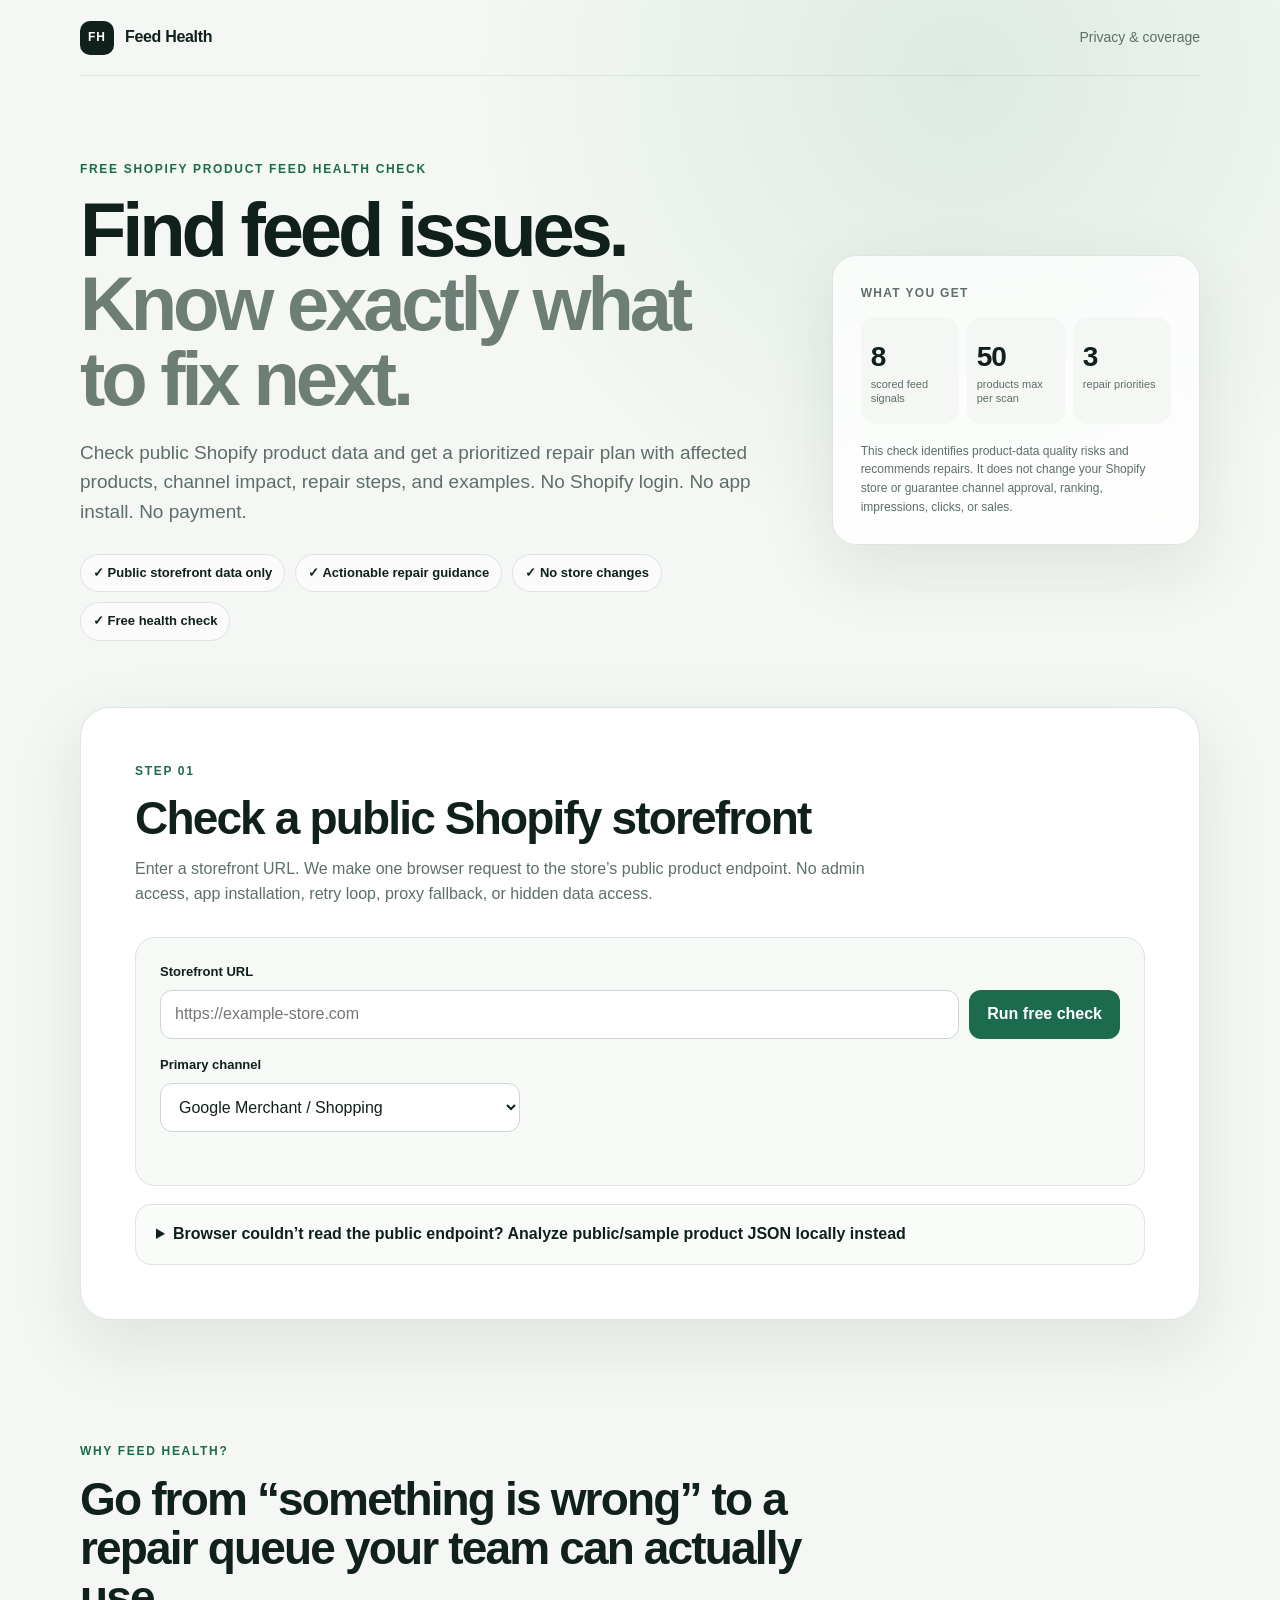
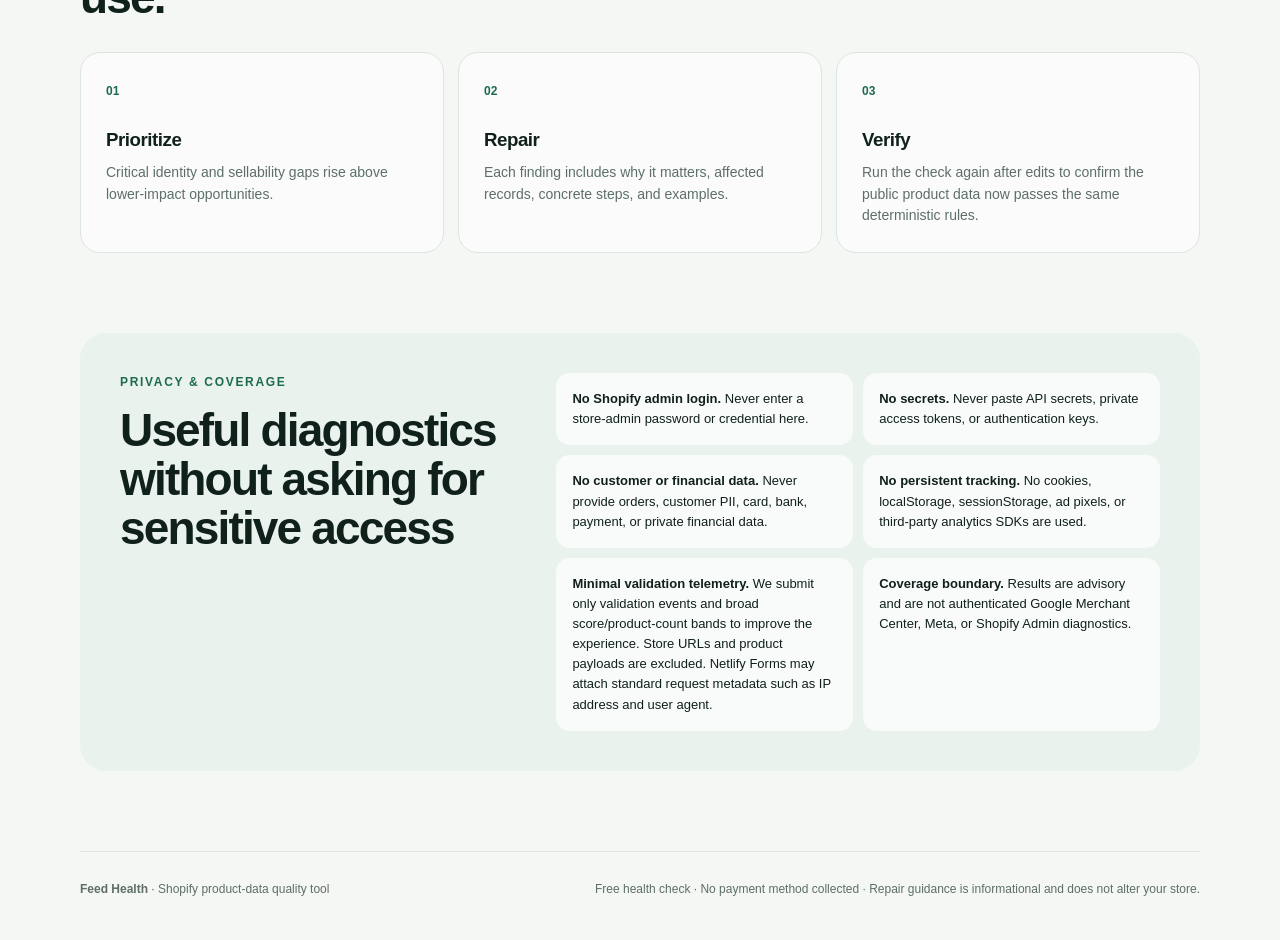
==== index.html @ b47e6e3f "deploy: Feed Health customer-ready static recovery" ====
<!doctype html>
<html lang="en">
<head>
  <meta charset="utf-8" />
  <meta name="viewport" content="width=device-width, initial-scale=1" />
  <title>Shopify Product Feed Health Check</title>
  <meta name="description" content="Free Shopify product-data health check with prioritized, actionable repair guidance for common feed-readiness issues." />
  <meta name="robots" content="index,follow" />
  <meta name="referrer" content="no-referrer" />
  <meta http-equiv="Content-Security-Policy" content="default-src 'self'; script-src 'self'; style-src 'self'; img-src 'self' data:; connect-src https:; base-uri 'none'; form-action 'self'; frame-ancestors 'none'; object-src 'none'" />
  <link rel="stylesheet" href="styles.css" />
  <link rel="stylesheet" href="collector.css" />
</head>
<body>
  <header class="nav shell">
    <a class="brand" href="#top" aria-label="Feed Health home">
      <span class="brand-mark">FH</span>
      <span>Feed Health</span>
    </a>
    <a class="nav-link" href="#privacy">Privacy & coverage</a>
  </header>

  <main id="top">
    <section class="hero shell">
      <div class="hero-copy">
        <p class="eyebrow">FREE SHOPIFY PRODUCT FEED HEALTH CHECK</p>
        <h1>Find feed issues. <span>Know exactly what to fix next.</span></h1>
        <p class="lede">Check public Shopify product data and get a prioritized repair plan with affected products, channel impact, repair steps, and examples. No Shopify login. No app install. No payment.</p>
        <div class="trust-row" aria-label="Safety guarantees">
          <span>✓ Public storefront data only</span><span>✓ Actionable repair guidance</span><span>✓ No store changes</span><span>✓ Free health check</span>
        </div>
      </div>

      <aside class="hero-card" aria-label="What the check reviews">
        <p class="card-kicker">What you get</p>
        <div class="metric-grid">
          <div><strong>8</strong><span>scored feed signals</span></div>
          <div><strong>50</strong><span>products max per scan</span></div>
          <div><strong>3</strong><span>repair priorities</span></div>
        </div>
        <p class="micro">This check identifies product-data quality risks and recommends repairs. It does not change your Shopify store or guarantee channel approval, ranking, impressions, clicks, or sales.</p>
      </aside>
    </section>

    <section class="checker shell" aria-labelledby="checker-title">
      <div class="section-heading">
        <p class="eyebrow">STEP 01</p>
        <h2 id="checker-title">Check a public Shopify storefront</h2>
        <p>Enter a storefront URL. We make one browser request to the store’s public product endpoint. No admin access, app installation, retry loop, proxy fallback, or hidden data access.</p>
      </div>

      <form id="store-form" class="scan-form" novalidate>
        <label for="store-url">Storefront URL</label>
        <div class="input-row">
          <input id="store-url" name="storefront" type="url" inputmode="url" autocomplete="url" placeholder="https://example-store.com" required />
          <button id="scan-button" class="button primary" type="submit">Run free check</button>
        </div>
        <div class="field-row">
          <label for="target-channel">Primary channel</label>
          <select id="target-channel" name="channel">
            <option value="google">Google Merchant / Shopping</option>
            <option value="meta">Meta catalog</option>
            <option value="general">General feed readiness</option>
          </select>
        </div>
        <p id="form-message" class="form-message" role="status" aria-live="polite"></p>
      </form>

      <details class="manual-panel" id="manual-panel">
        <summary>Browser couldn’t read the public endpoint? Analyze public/sample product JSON locally instead</summary>
        <div class="manual-content">
          <p>A browser access failure does <strong>not</strong> mean the store has a feed problem. Some storefronts block cross-origin browser requests. If you already have public or non-sensitive sample Shopify-style JSON, paste <code>{"products":[...]}</code> here. It stays in this browser tab and is not included in validation telemetry.</p>
          <label for="manual-json">Public or non-sensitive sample product JSON</label>
          <textarea id="manual-json" rows="8" spellcheck="false" placeholder='{"products":[{"title":"Example","body_html":"...","vendor":"Brand","product_type":"Shirts","images":[],"variants":[{"sku":"SKU-1","price":"29.00"}]}]}'></textarea>
          <button id="manual-button" class="button secondary" type="button">Analyze pasted JSON</button>
          <p id="manual-message" class="form-message" role="status" aria-live="polite"></p>
        </div>
      </details>
    </section>

    <section id="results" class="results shell" hidden aria-labelledby="results-title">
      <div class="results-head">
        <div>
          <p class="eyebrow">YOUR PRODUCT FEED HEALTH REPORT</p>
          <h2 id="results-title">Product Feed Health</h2>
          <p id="report-scope" class="muted"></p>
        </div>
        <div class="score-ring" aria-label="Feed health score">
          <strong id="score-value">—</strong><span>/100</span>
        </div>
      </div>

      <div class="summary-grid">
        <article><span class="dot critical"></span><strong id="critical-count">0</strong><p>critical findings</p></article>
        <article><span class="dot warning"></span><strong id="warning-count">0</strong><p>warnings</p></article>
        <article><span class="dot opportunity"></span><strong id="opportunity-count">0</strong><p>opportunities</p></article>
      </div>

      <section class="repair-plan" aria-labelledby="repair-plan-title">
        <div class="repair-plan-head">
          <div>
            <p class="eyebrow">STEP 02 · WHAT TO FIX FIRST</p>
            <h3 id="repair-plan-title">Prioritized repair plan</h3>
            <p id="repair-summary" class="muted">Your highest-impact actions will appear here.</p>
          </div>
          <span class="plan-note">Advisory only · no store changes</span>
        </div>
        <div id="priority-actions" class="priority-actions"></div>
      </section>

      <div id="findings" class="findings"></div>

      <div class="method-card">
        <div>
          <p class="card-kicker">Scoring method</p>
          <p>Score is the weighted completeness rate across title, description, image, image alt text, vendor, product type, SKU, and positive price checks. Barcode/GTIN coverage is shown as an opportunity and does not reduce the score.</p>
        </div>
        <button id="copy-report" class="button ghost" type="button">Copy actionable report</button>
      </div>

      <section class="coverage-note" aria-labelledby="coverage-title">
        <p class="card-kicker">Coverage boundary</p>
        <h3 id="coverage-title">What this scan can — and cannot — verify</h3>
        <div class="coverage-grid">
          <p><strong>Checked now:</strong> public Shopify product-data completeness and consistency available to this browser.</p>
          <p><strong>Not checked:</strong> Merchant Center disapprovals, policy flags, shipping settings, account diagnostics, private inventory, or authenticated channel status.</p>
        </div>
      </section>

      <section class="cta-panel" aria-labelledby="cta-title">
        <p class="eyebrow">STEP 03 · OPTIONAL FEEDBACK</p>
        <h3 id="cta-title">Would you like help turning this repair queue into fixes?</h3>
        <p>Your choice helps us improve Feed Health. Minimal validation telemetry submits only the event type and broad report bands. It does not include your store URL, pasted JSON, product names, Shopify credentials, customer/order data, or payment information. Netlify Forms may attach standard request metadata such as IP address and user agent to form submissions.</p>
        <div class="cta-actions">
          <button id="fix-interest" class="button primary" type="button">Yes — help me fix these</button>
          <button id="price-interest" class="button secondary" type="button">I’d consider a future $19/mo pilot</button>
        </div>
        <p id="intent-message" class="intent-message" role="status" aria-live="polite"></p>
      </section>
    </section>

    <section class="explain shell">
      <div class="section-heading">
        <p class="eyebrow">WHY FEED HEALTH?</p>
        <h2>Go from “something is wrong” to a repair queue your team can actually use.</h2>
      </div>
      <div class="feature-grid">
        <article><span>01</span><h3>Prioritize</h3><p>Critical identity and sellability gaps rise above lower-impact opportunities.</p></article>
        <article><span>02</span><h3>Repair</h3><p>Each finding includes why it matters, affected records, concrete steps, and examples.</p></article>
        <article><span>03</span><h3>Verify</h3><p>Run the check again after edits to confirm the public product data now passes the same deterministic rules.</p></article>
      </div>
    </section>

    <section id="privacy" class="privacy shell">
      <div>
        <p class="eyebrow">PRIVACY & COVERAGE</p>
        <h2>Useful diagnostics without asking for sensitive access</h2>
      </div>
      <div class="privacy-grid">
        <p><strong>No Shopify admin login.</strong> Never enter a store-admin password or credential here.</p>
        <p><strong>No secrets.</strong> Never paste API secrets, private access tokens, or authentication keys.</p>
        <p><strong>No customer or financial data.</strong> Never provide orders, customer PII, card, bank, payment, or private financial data.</p>
        <p><strong>No persistent tracking.</strong> No cookies, localStorage, sessionStorage, ad pixels, or third-party analytics SDKs are used.</p>
        <p><strong>Minimal validation telemetry.</strong> We submit only validation events and broad score/product-count bands to improve the experience. Store URLs and product payloads are excluded. Netlify Forms may attach standard request metadata such as IP address and user agent.</p>
        <p><strong>Coverage boundary.</strong> Results are advisory and are not authenticated Google Merchant Center, Meta, or Shopify Admin diagnostics.</p>
      </div>
    </section>
  </main>

  <footer class="shell footer">
    <p><strong>Feed Health</strong> · Shopify product-data quality tool</p>
    <p>Free health check · No payment method collected · Repair guidance is informational and does not alter your store.</p>
  </footer>

  <form name="feed-health-validation" method="POST" data-netlify="true" netlify-honeypot="bot-field" class="collector-form" aria-hidden="true">
    <input type="hidden" name="form-name" value="feed-health-validation" />
    <p class="collector-honeypot"><label>Leave this field empty <input name="bot-field" type="text" tabindex="-1" autocomplete="off" /></label></p>
    <input type="hidden" name="event_type" />
    <input type="hidden" name="subject_key" />
    <input type="hidden" name="occurred_at" />
    <input type="hidden" name="mode" />
    <input type="hidden" name="channel" />
    <input type="hidden" name="score_band" />
    <input type="hidden" name="product_count_band" />
    <input type="hidden" name="p1_count" />
    <input type="hidden" name="failure_code" />
    <input type="hidden" name="concept" />
    <input type="hidden" name="charge_today" />
    <input type="hidden" name="release_version" />
  </form>

  <script src="app.js" defer></script>
</body>
</html>
---- styles.css ----
:root {
  --ink: #10201b;
  --muted: #5d6f68;
  --paper: #f4f7f3;
  --card: #ffffff;
  --line: #dce5df;
  --accent: #1c6b4f;
  --accent-dark: #114b38;
  --accent-soft: #dff0e8;
  --critical: #b44a45;
  --warning: #b67a22;
  --opportunity: #34708d;
  --shadow: 0 24px 70px rgba(25, 54, 44, .10);
}

* { box-sizing: border-box; }
html { scroll-behavior: smooth; }
body {
  margin: 0;
  color: var(--ink);
  background:
    radial-gradient(circle at 75% 3%, rgba(105, 168, 140, .16), transparent 30rem),
    var(--paper);
  font-family: Inter, ui-sans-serif, -apple-system, BlinkMacSystemFont, "Segoe UI", sans-serif;
  line-height: 1.55;
}
button, input, select, textarea { font: inherit; }
button, a { -webkit-tap-highlight-color: transparent; }
.shell { width: min(1120px, calc(100% - 40px)); margin-inline: auto; }

.nav {
  min-height: 76px;
  display: flex;
  align-items: center;
  justify-content: space-between;
  border-bottom: 1px solid rgba(16, 32, 27, .08);
}
.brand { display: inline-flex; gap: 11px; align-items: center; color: var(--ink); text-decoration: none; font-weight: 750; letter-spacing: -.02em; }
.brand b { color: var(--accent); font-size: .72em; text-transform: uppercase; letter-spacing: .08em; }
.brand-mark { display: grid; place-items: center; width: 34px; height: 34px; border-radius: 10px; color: white; background: var(--ink); font-size: 12px; letter-spacing: .08em; }
.nav-link { color: var(--muted); font-size: 14px; text-decoration: none; }
.nav-link:hover { color: var(--ink); }

.hero { padding: 84px 0 66px; display: grid; grid-template-columns: 1.4fr .75fr; gap: 64px; align-items: center; }
.eyebrow { margin: 0 0 14px; color: var(--accent); font-size: 12px; font-weight: 800; letter-spacing: .14em; text-transform: uppercase; }
h1, h2, h3, p { margin-top: 0; }
h1 { margin-bottom: 22px; max-width: 760px; font-size: clamp(45px, 6vw, 76px); line-height: .98; letter-spacing: -.055em; font-weight: 760; }
h1 span { color: #6d7e77; }
h2 { margin-bottom: 14px; font-size: clamp(30px, 4vw, 46px); line-height: 1.07; letter-spacing: -.04em; }
h3 { letter-spacing: -.025em; }
.lede { max-width: 700px; color: var(--muted); font-size: 19px; }
.trust-row { display: flex; flex-wrap: wrap; gap: 10px; margin-top: 28px; }
.trust-row span { padding: 8px 12px; border: 1px solid var(--line); border-radius: 999px; background: rgba(255,255,255,.6); font-size: 13px; font-weight: 650; }
.hero-card { padding: 28px; border: 1px solid var(--line); border-radius: 24px; background: rgba(255,255,255,.76); box-shadow: var(--shadow); backdrop-filter: blur(14px); }
.card-kicker { margin-bottom: 14px; color: var(--muted); font-size: 12px; font-weight: 800; letter-spacing: .11em; text-transform: uppercase; }
.metric-grid { display: grid; grid-template-columns: repeat(3, 1fr); gap: 8px; }
.metric-grid div { padding: 18px 10px; border-radius: 15px; background: var(--paper); }
.metric-grid strong { display: block; font-size: 28px; letter-spacing: -.04em; }
.metric-grid span { display: block; color: var(--muted); font-size: 11px; line-height: 1.25; }
.micro { margin: 18px 0 0; color: var(--muted); font-size: 12px; }

.checker, .results { margin-bottom: 72px; padding: clamp(26px, 5vw, 54px); border: 1px solid var(--line); border-radius: 30px; background: var(--card); box-shadow: var(--shadow); }
.section-heading { max-width: 760px; margin-bottom: 30px; }
.section-heading > p:last-child { color: var(--muted); }
.scan-form { padding: 24px; border-radius: 20px; background: #f7f9f6; border: 1px solid var(--line); }
label { display: block; margin-bottom: 8px; font-size: 13px; font-weight: 750; }
.input-row { display: grid; grid-template-columns: 1fr auto; gap: 10px; }
input, select, textarea { width: 100%; border: 1px solid #ccd8d1; border-radius: 12px; background: white; color: var(--ink); outline: none; transition: border-color .15s, box-shadow .15s; }
input, select { min-height: 49px; padding: 0 14px; }
textarea { padding: 14px; resize: vertical; font-family: ui-monospace, SFMono-Regular, Menlo, monospace; font-size: 13px; }
input:focus, select:focus, textarea:focus { border-color: var(--accent); box-shadow: 0 0 0 3px rgba(28, 107, 79, .12); }
.field-row { margin-top: 16px; max-width: 360px; }
.button { min-height: 48px; border: 0; border-radius: 12px; padding: 0 18px; cursor: pointer; font-weight: 750; transition: transform .12s, opacity .12s, background .12s; }
.button:hover { transform: translateY(-1px); }
.button:disabled { cursor: wait; opacity: .56; transform: none; }
.primary { color: white; background: var(--accent); }
.primary:hover { background: var(--accent-dark); }
.secondary { color: var(--ink); background: var(--accent-soft); }
.ghost { color: var(--ink); background: transparent; border: 1px solid var(--line); }
.form-message, .intent-message { min-height: 1.3em; margin: 12px 0 0; color: var(--muted); font-size: 13px; }
.form-message.error { color: var(--critical); }
.form-message.success, .intent-message.success { color: var(--accent); font-weight: 650; }

.manual-panel { margin-top: 18px; border: 1px solid var(--line); border-radius: 16px; background: #fafcf9; }
.manual-panel summary { padding: 17px 20px; cursor: pointer; font-weight: 700; }
.manual-content { padding: 0 20px 20px; }
.manual-content > p { color: var(--muted); font-size: 14px; }
.manual-content .button { margin-top: 12px; }
code { padding: 2px 5px; border-radius: 5px; background: #eaf0ec; }

.results-head { display: flex; justify-content: space-between; gap: 30px; align-items: center; padding-bottom: 28px; border-bottom: 1px solid var(--line); }
.muted { color: var(--muted); }
.score-ring { flex: 0 0 auto; width: 116px; height: 116px; display: grid; place-content: center; text-align: center; border: 9px solid var(--accent-soft); border-radius: 50%; background: #fbfdfb; }
.score-ring strong { font-size: 38px; line-height: 1; letter-spacing: -.05em; }
.score-ring span { color: var(--muted); font-size: 12px; }
.summary-grid { display: grid; grid-template-columns: repeat(3, 1fr); gap: 12px; margin: 26px 0; }
.summary-grid article { position: relative; padding: 20px; border: 1px solid var(--line); border-radius: 16px; }
.summary-grid strong { display: block; font-size: 30px; letter-spacing: -.04em; }
.summary-grid p { margin-bottom: 0; color: var(--muted); font-size: 13px; }
.dot { position: absolute; top: 20px; right: 20px; width: 9px; height: 9px; border-radius: 50%; }
.dot.critical { background: var(--critical); }.dot.warning { background: var(--warning); }.dot.opportunity { background: var(--opportunity); }

.repair-plan { margin: 28px 0; padding: 24px; border: 1px solid #cfe2d7; border-radius: 20px; background: linear-gradient(145deg, #f5fbf7, #edf6f1); }
.repair-plan-head { display: flex; justify-content: space-between; align-items: flex-start; gap: 20px; margin-bottom: 18px; }
.repair-plan h3 { margin: 0 0 6px; font-size: 25px; }
.repair-plan .eyebrow { margin-bottom: 7px; }
.plan-note { flex: 0 0 auto; padding: 7px 10px; border: 1px solid #c7ddd1; border-radius: 999px; color: var(--muted); background: rgba(255,255,255,.72); font-size: 11px; font-weight: 750; }
.priority-actions { display: grid; grid-template-columns: repeat(3, 1fr); gap: 12px; }
.priority-card { display: grid; grid-template-columns: 34px 1fr; gap: 12px; padding: 16px; border: 1px solid var(--line); border-radius: 15px; background: white; }
.priority-number { width: 34px; height: 34px; display: grid; place-items: center; border-radius: 10px; background: var(--ink); color: white; font-weight: 800; }
.priority-meta, .finding-priority { display: flex; gap: 8px; align-items: center; color: var(--muted); font-size: 11px; font-weight: 700; }
.priority-card h4 { margin: 7px 0 5px; font-size: 14px; line-height: 1.3; }
.priority-card p { margin: 0; color: var(--muted); font-size: 12px; }
.priority-pill { display: inline-flex; align-items: center; min-height: 22px; padding: 2px 8px; border-radius: 999px; font-size: 10px; font-weight: 850; letter-spacing: .06em; }
.priority-pill.p1 { color: #7e2f2c; background: #f7e5e3; }
.priority-pill.p2 { color: #7b5217; background: #f8eedc; }
.priority-pill.p3 { color: #24556d; background: #e3f0f5; }
.priority-empty { grid-column: 1 / -1; display: flex; justify-content: space-between; gap: 14px; padding: 16px; border-radius: 14px; background: white; color: var(--muted); font-size: 13px; }

.findings { display: grid; gap: 16px; }
.finding { padding: 18px 20px; border: 1px solid var(--line); border-radius: 16px; background: #fff; }
.actionable-finding { padding: 22px; }
.finding-head { display: flex; justify-content: space-between; gap: 20px; align-items: flex-start; }
.finding h4 { margin: 0; font-size: 17px; }
.finding-priority { margin-bottom: 7px; }
.finding p { margin: 7px 0 0; color: var(--muted); font-size: 13px; }
.badge { flex: 0 0 auto; padding: 5px 8px; border-radius: 999px; font-size: 10px; font-weight: 850; letter-spacing: .08em; text-transform: uppercase; }
.badge.critical { color: #7e2f2c; background: #f7e5e3; }.badge.warning { color: #7b5217; background: #f8eedc; }.badge.opportunity { color: #24556d; background: #e3f0f5; }
.finding-grid { display: grid; grid-template-columns: 1fr 1fr; gap: 12px; margin-top: 18px; }
.finding-block { padding: 15px; border-radius: 13px; background: #f7f9f6; }
.block-label { display: block; color: var(--ink); font-size: 11px; font-weight: 850; letter-spacing: .08em; text-transform: uppercase; }
.repair-box { margin-top: 12px; padding: 18px; border: 1px solid #cfe2d7; border-radius: 14px; background: #f7fcf9; }
.repair-box ol { margin: 10px 0 0; padding-left: 21px; color: var(--muted); font-size: 13px; }
.repair-box li + li { margin-top: 6px; }
.example-grid { display: grid; grid-template-columns: 1fr 1fr; gap: 10px; margin-top: 15px; }
.example-grid div { padding: 12px; border: 1px solid var(--line); border-radius: 11px; background: white; }
.example-grid span { color: var(--muted); font-size: 9px; font-weight: 850; letter-spacing: .1em; }
.example-grid div:last-child span { color: var(--accent); }
.example-grid p { margin-top: 5px; color: var(--ink); }
.affected-list { margin-top: 12px; border-top: 1px solid var(--line); padding-top: 12px; }
.affected-list summary { cursor: pointer; color: var(--accent-dark); font-size: 12px; font-weight: 750; }
.sample-list { margin: 10px 0 0; padding-left: 20px; color: var(--muted); font-size: 12px; }
.method-card { margin-top: 22px; padding: 20px; display: flex; justify-content: space-between; gap: 20px; align-items: center; border-radius: 16px; background: #f7f9f6; }
.method-card p:last-child { margin-bottom: 0; color: var(--muted); font-size: 13px; }
.coverage-note { margin-top: 18px; padding: 22px; border: 1px dashed #c8d5ce; border-radius: 16px; background: #fbfcfb; }
.coverage-note h3 { margin: 0 0 12px; font-size: 19px; }
.coverage-grid { display: grid; grid-template-columns: 1fr 1fr; gap: 10px; }
.coverage-grid p { margin: 0; padding: 13px; border-radius: 11px; background: #f3f6f4; color: var(--muted); font-size: 12px; }
.coverage-grid strong { color: var(--ink); }
.cta-panel { margin-top: 26px; padding: 28px; border-radius: 22px; background: var(--ink); color: white; }
.cta-panel .eyebrow { color: #8bd0b1; }.cta-panel p { color: #c5d1cc; }.cta-actions { display: flex; flex-wrap: wrap; gap: 10px; }.cta-panel .secondary { background: white; }

.explain { padding: 50px 0 80px; }
.feature-grid { display: grid; grid-template-columns: repeat(3, 1fr); gap: 14px; }
.feature-grid article { padding: 25px; border: 1px solid var(--line); border-radius: 20px; background: rgba(255,255,255,.58); }
.feature-grid span { color: var(--accent); font-weight: 850; font-size: 12px; }.feature-grid h3 { margin: 22px 0 8px; }.feature-grid p { margin-bottom: 0; color: var(--muted); font-size: 14px; }
.privacy { margin-bottom: 80px; padding: 40px; border-radius: 26px; background: #eaf2ed; display: grid; grid-template-columns: .8fr 1.2fr; gap: 34px; }
.privacy-grid { display: grid; grid-template-columns: 1fr 1fr; gap: 10px; }
.privacy-grid p { margin: 0; padding: 16px; border-radius: 14px; background: rgba(255,255,255,.72); font-size: 13px; }
.footer { padding: 28px 0 42px; display: flex; justify-content: space-between; gap: 24px; border-top: 1px solid var(--line); color: var(--muted); font-size: 12px; }
.footer p { margin: 0; }

@media (max-width: 900px) {
  .priority-actions { grid-template-columns: 1fr; }
}
@media (max-width: 820px) {
  .hero { grid-template-columns: 1fr; gap: 30px; padding-top: 56px; }
  .input-row { grid-template-columns: 1fr; }
  .summary-grid, .feature-grid, .finding-grid, .example-grid, .coverage-grid { grid-template-columns: 1fr; }
  .privacy { grid-template-columns: 1fr; }
  .results-head, .method-card, .footer, .repair-plan-head { align-items: flex-start; flex-direction: column; }
}
@media (max-width: 560px) {
  .shell { width: min(100% - 24px, 1120px); }
  .nav { min-height: 64px; }.nav-link { display: none; }
  h1 { font-size: 45px; }
  .checker, .results { border-radius: 22px; padding: 20px; }
  .scan-form { padding: 16px; }
  .metric-grid { grid-template-columns: 1fr; }
  .privacy-grid { grid-template-columns: 1fr; }
  .cta-actions .button { width: 100%; }
  .plan-note { white-space: normal; }
}
---- collector.css ----
.collector-form {
  position: absolute;
  width: 1px;
  height: 1px;
  padding: 0;
  margin: -1px;
  overflow: hidden;
  clip: rect(0 0 0 0);
  white-space: nowrap;
  border: 0;
}

.collector-honeypot {
  position: absolute;
  width: 1px;
  height: 1px;
  padding: 0;
  margin: -1px;
  overflow: hidden;
  clip: rect(0 0 0 0);
  white-space: nowrap;
  border: 0;
}
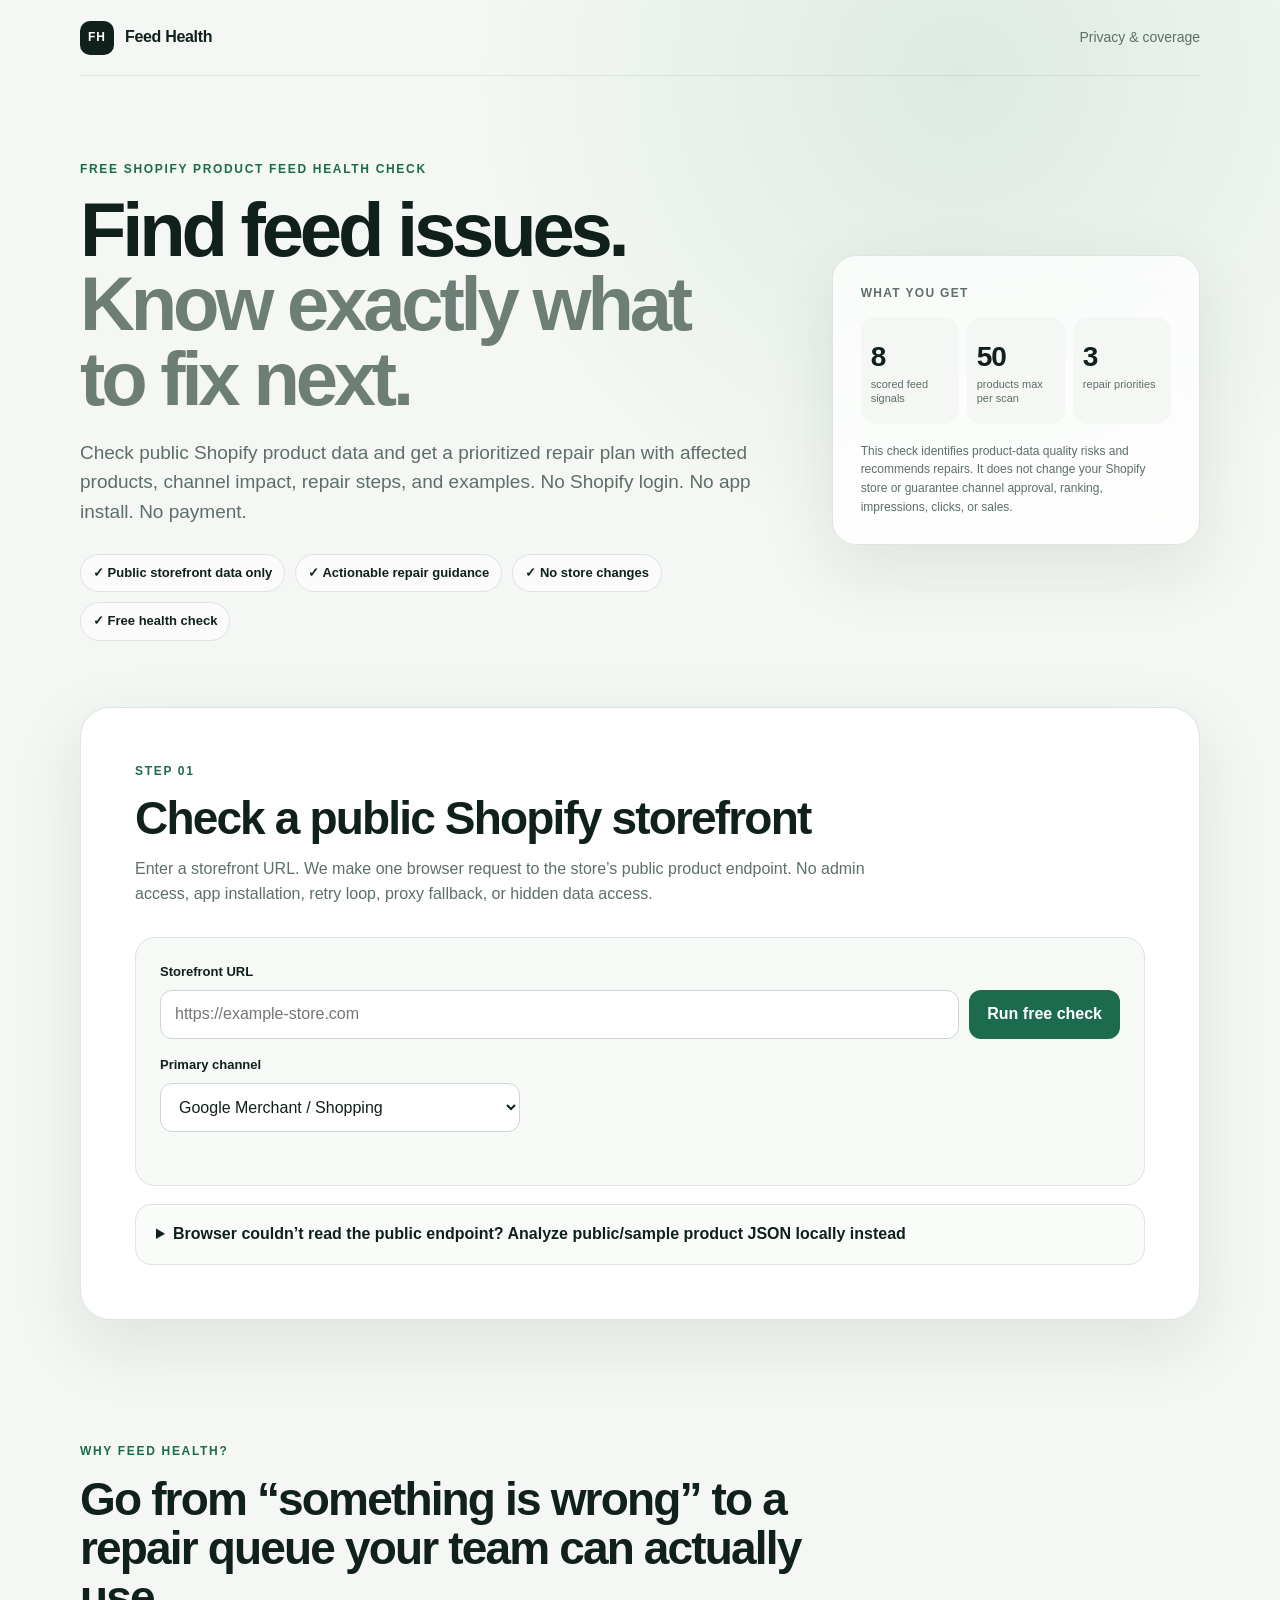
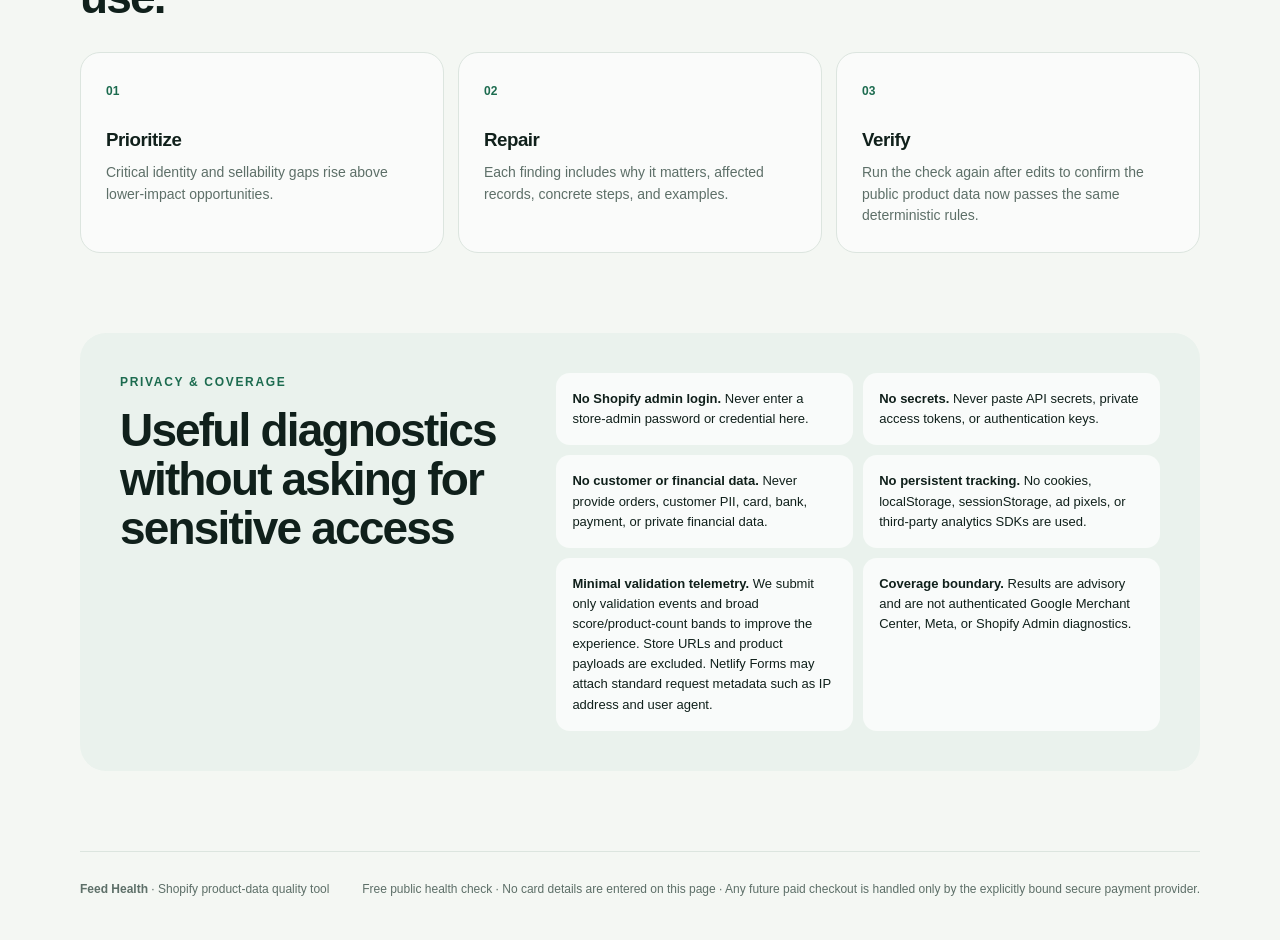
==== commit cbe36fef: "feat: wire first payment result offer into scanner" ====
--- a/index.html
+++ b/index.html
@@ -7,9 +7,11 @@
   <meta name="description" content="Free Shopify product-data health check with prioritized, actionable repair guidance for common feed-readiness issues." />
   <meta name="robots" content="index,follow" />
   <meta name="referrer" content="no-referrer" />
+  <meta name="feed-health-authority" content="QIANWU-QIHANG-FIRST-PAYMENT-REVENUE-ENGINE-V1.0" />
   <meta http-equiv="Content-Security-Policy" content="default-src 'self'; script-src 'self'; style-src 'self'; img-src 'self' data:; connect-src https:; base-uri 'none'; form-action 'self'; frame-ancestors 'none'; object-src 'none'" />
   <link rel="stylesheet" href="styles.css" />
   <link rel="stylesheet" href="collector.css" />
+  <link rel="stylesheet" href="first-payment.css" />
 </head>
 <body>
   <header class="nav shell">
@@ -169,15 +171,24 @@
 
   <footer class="shell footer">
     <p><strong>Feed Health</strong> · Shopify product-data quality tool</p>
-    <p>Free health check · No payment method collected · Repair guidance is informational and does not alter your store.</p>
+    <p>Free public health check · No card details are entered on this page · Any future paid checkout is handled only by the explicitly bound secure payment provider.</p>
   </footer>
 
   <form name="feed-health-validation" method="POST" data-netlify="true" netlify-honeypot="bot-field" class="collector-form" aria-hidden="true">
     <input type="hidden" name="form-name" value="feed-health-validation" />
     <p class="collector-honeypot"><label>Leave this field empty <input name="bot-field" type="text" tabindex="-1" autocomplete="off" /></label></p>
     <input type="hidden" name="event_type" />
+    <input type="hidden" name="event_id" />
     <input type="hidden" name="subject_key" />
+    <input type="hidden" name="session_ref" />
     <input type="hidden" name="occurred_at" />
+    <input type="hidden" name="source_channel" />
+    <input type="hidden" name="cohort_ref" />
+    <input type="hidden" name="offer_ref" />
+    <input type="hidden" name="checkout_ref" />
+    <input type="hidden" name="amount" />
+    <input type="hidden" name="currency" />
+    <input type="hidden" name="payment_state" />
     <input type="hidden" name="mode" />
     <input type="hidden" name="channel" />
     <input type="hidden" name="score_band" />
@@ -190,5 +201,6 @@
   </form>
 
   <script src="app.js" defer></script>
+  <script src="first-payment.js" defer></script>
 </body>
 </html>
--- a/first-payment.css
+++ b/first-payment.css
@@ -0,0 +1,124 @@
+.first-payment-offer {
+  display: grid;
+  gap: 24px;
+}
+
+.offer-head {
+  display: grid;
+  grid-template-columns: minmax(0, 1fr) auto;
+  gap: 28px;
+  align-items: start;
+}
+
+.offer-lede {
+  max-width: 760px;
+}
+
+.offer-price {
+  min-width: 170px;
+  padding: 18px 20px;
+  border: 1px solid rgba(17, 24, 39, 0.12);
+  border-radius: 18px;
+  background: rgba(255, 255, 255, 0.78);
+  display: grid;
+  gap: 2px;
+  text-align: right;
+}
+
+.offer-price span,
+.offer-price small {
+  color: #667085;
+  font-size: 0.78rem;
+}
+
+.offer-price strong {
+  font-size: clamp(1.8rem, 5vw, 2.6rem);
+  letter-spacing: -0.04em;
+}
+
+.offer-grid {
+  display: grid;
+  grid-template-columns: 1.15fr 0.85fr;
+  gap: 18px;
+}
+
+.offer-list {
+  margin: 12px 0 0;
+  padding: 0;
+  display: grid;
+  gap: 10px;
+  list-style: none;
+}
+
+.offer-list li {
+  position: relative;
+  padding-left: 26px;
+}
+
+.offer-list li::before {
+  content: "✓";
+  position: absolute;
+  left: 0;
+  top: 0;
+  font-weight: 800;
+}
+
+.evidence-card,
+.evidence-standard-detail {
+  border: 1px solid rgba(17, 24, 39, 0.12);
+  border-radius: 18px;
+  padding: 18px;
+  background: rgba(255, 255, 255, 0.64);
+}
+
+.evidence-card p,
+.evidence-standard-detail p {
+  margin: 8px 0;
+}
+
+.evidence-standard-detail[hidden] {
+  display: none;
+}
+
+.offer-actions {
+  display: flex;
+  flex-wrap: wrap;
+  gap: 12px;
+  align-items: center;
+}
+
+.offer-actions .button {
+  text-decoration: none;
+}
+
+.offer-footnote {
+  margin: 0;
+  color: #667085;
+  font-size: 0.88rem;
+}
+
+.intent-message.warning {
+  color: #8a4b00;
+}
+
+@media (max-width: 760px) {
+  .offer-head,
+  .offer-grid {
+    grid-template-columns: 1fr;
+  }
+
+  .offer-price {
+    text-align: left;
+    min-width: 0;
+  }
+
+  .offer-actions {
+    align-items: stretch;
+  }
+
+  .offer-actions .button {
+    width: 100%;
+    justify-content: center;
+    text-align: center;
+  }
+}
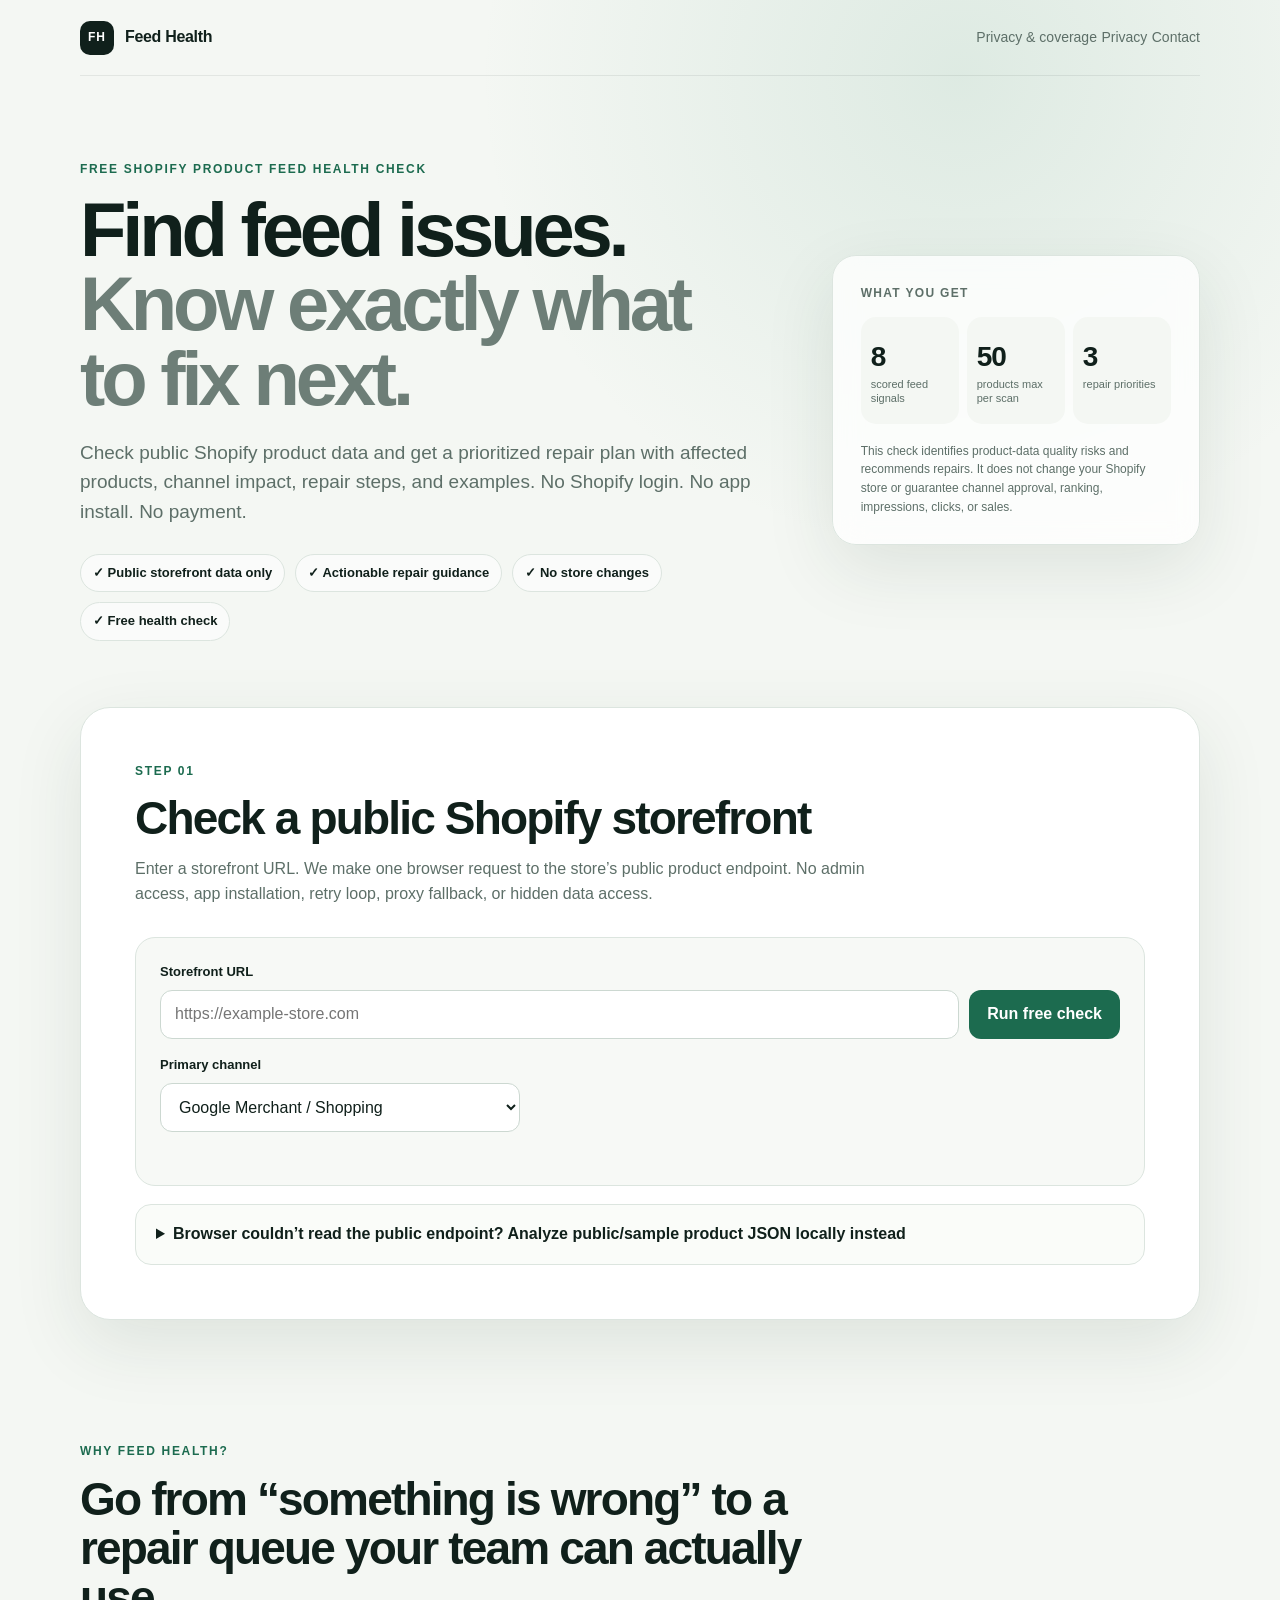
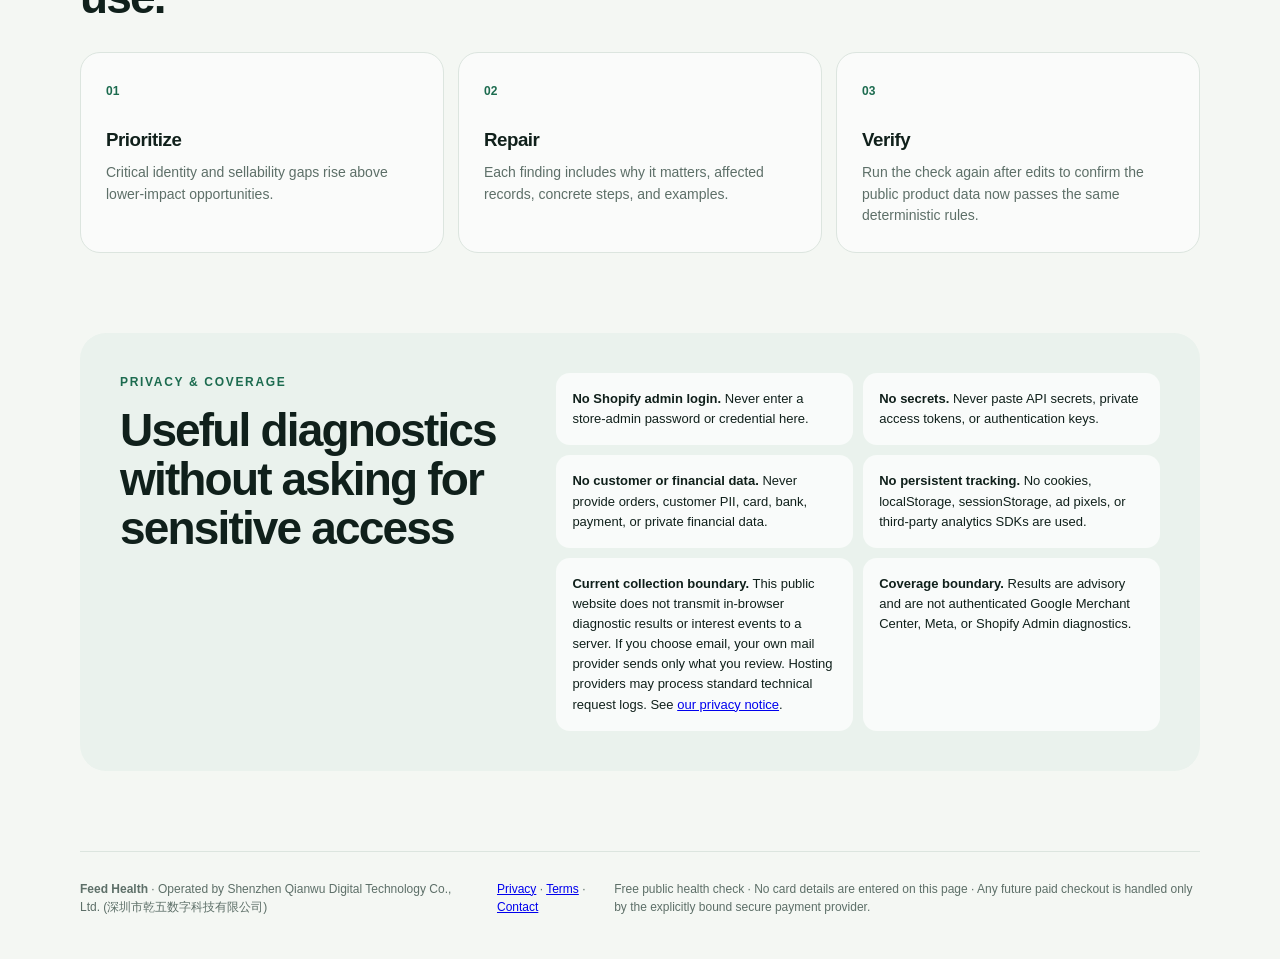
==== commit 8e6e48a0: "feat(feedhealth): branded Railway static site and honest interest handoff" ====
--- a/index.html
+++ b/index.html
@@ -3,14 +3,19 @@
 <head>
   <meta charset="utf-8" />
   <meta name="viewport" content="width=device-width, initial-scale=1" />
-  <title>Shopify Product Feed Health Check</title>
+  <title>Feed Health | Shopify Product Data Diagnostics | QIANWU</title>
   <meta name="description" content="Free Shopify product-data health check with prioritized, actionable repair guidance for common feed-readiness issues." />
   <meta name="robots" content="index,follow" />
+  <link rel="canonical" href="https://feed.qianwuai.com/" />
+  <meta property="og:type" content="website" />
+  <meta property="og:url" content="https://feed.qianwuai.com/" />
+  <meta property="og:title" content="Feed Health | Shopify Product Data Diagnostics | QIANWU" />
+  <meta name="theme-color" content="#113047" />
+  <meta name="feed-health-event-contract" content="event_id checkout_ref payment_state: TRUSTED_SERVER_ONLY" />
   <meta name="referrer" content="no-referrer" />
   <meta name="feed-health-authority" content="QIANWU-QIHANG-FIRST-PAYMENT-REVENUE-ENGINE-V1.0" />
   <meta http-equiv="Content-Security-Policy" content="default-src 'self'; script-src 'self'; style-src 'self'; img-src 'self' data:; connect-src https:; base-uri 'none'; form-action 'self'; frame-ancestors 'none'; object-src 'none'" />
   <link rel="stylesheet" href="styles.css" />
-  <link rel="stylesheet" href="collector.css" />
   <link rel="stylesheet" href="first-payment.css" />
 </head>
 <body>
@@ -19,7 +24,7 @@
       <span class="brand-mark">FH</span>
       <span>Feed Health</span>
     </a>
-    <a class="nav-link" href="#privacy">Privacy & coverage</a>
+    <nav aria-label="Business information"><a class="nav-link" href="#privacy">Privacy & coverage</a> <a class="nav-link" href="/privacy.html">Privacy</a> <a class="nav-link" href="/contact.html">Contact</a></nav>
   </header>
 
   <main id="top">
@@ -132,10 +137,10 @@
       <section class="cta-panel" aria-labelledby="cta-title">
         <p class="eyebrow">STEP 03 · OPTIONAL FEEDBACK</p>
         <h3 id="cta-title">Would you like help turning this repair queue into fixes?</h3>
-        <p>Your choice helps us improve Feed Health. Minimal validation telemetry submits only the event type and broad report bands. It does not include your store URL, pasted JSON, product names, Shopify credentials, customer/order data, or payment information. Netlify Forms may attach standard request metadata such as IP address and user agent to form submissions.</p>
+        <p>These buttons open a message draft that you review and send yourself. We do not record interest on this site until a privacy-reviewed first-party event collector is available. Your storefront data and pasted product JSON remain in this browser tab.</p>
         <div class="cta-actions">
           <button id="fix-interest" class="button primary" type="button">Yes — help me fix these</button>
-          <button id="price-interest" class="button secondary" type="button">I’d consider a future $19/mo pilot</button>
+          <button id="price-interest" class="button secondary" type="button">Ask about $49 verified diagnosis</button>
         </div>
         <p id="intent-message" class="intent-message" role="status" aria-live="polite"></p>
       </section>
@@ -163,42 +168,16 @@
         <p><strong>No secrets.</strong> Never paste API secrets, private access tokens, or authentication keys.</p>
         <p><strong>No customer or financial data.</strong> Never provide orders, customer PII, card, bank, payment, or private financial data.</p>
         <p><strong>No persistent tracking.</strong> No cookies, localStorage, sessionStorage, ad pixels, or third-party analytics SDKs are used.</p>
-        <p><strong>Minimal validation telemetry.</strong> We submit only validation events and broad score/product-count bands to improve the experience. Store URLs and product payloads are excluded. Netlify Forms may attach standard request metadata such as IP address and user agent.</p>
+        <p><strong>Current collection boundary.</strong> This public website does not transmit in-browser diagnostic results or interest events to a server. If you choose email, your own mail provider sends only what you review. Hosting providers may process standard technical request logs. See <a href="/privacy.html">our privacy notice</a>.</p>
         <p><strong>Coverage boundary.</strong> Results are advisory and are not authenticated Google Merchant Center, Meta, or Shopify Admin diagnostics.</p>
       </div>
     </section>
   </main>
 
   <footer class="shell footer">
-    <p><strong>Feed Health</strong> · Shopify product-data quality tool</p>
+    <p><strong>Feed Health</strong> · Operated by Shenzhen Qianwu Digital Technology Co., Ltd. (深圳市乾五数字科技有限公司)</p><p><a href="/privacy.html">Privacy</a> · <a href="/terms.html">Terms</a> · <a href="/contact.html">Contact</a></p>
     <p>Free public health check · No card details are entered on this page · Any future paid checkout is handled only by the explicitly bound secure payment provider.</p>
   </footer>
-
-  <form name="feed-health-validation" method="POST" data-netlify="true" netlify-honeypot="bot-field" class="collector-form" aria-hidden="true">
-    <input type="hidden" name="form-name" value="feed-health-validation" />
-    <p class="collector-honeypot"><label>Leave this field empty <input name="bot-field" type="text" tabindex="-1" autocomplete="off" /></label></p>
-    <input type="hidden" name="event_type" />
-    <input type="hidden" name="event_id" />
-    <input type="hidden" name="subject_key" />
-    <input type="hidden" name="session_ref" />
-    <input type="hidden" name="occurred_at" />
-    <input type="hidden" name="source_channel" />
-    <input type="hidden" name="cohort_ref" />
-    <input type="hidden" name="offer_ref" />
-    <input type="hidden" name="checkout_ref" />
-    <input type="hidden" name="amount" />
-    <input type="hidden" name="currency" />
-    <input type="hidden" name="payment_state" />
-    <input type="hidden" name="mode" />
-    <input type="hidden" name="channel" />
-    <input type="hidden" name="score_band" />
-    <input type="hidden" name="product_count_band" />
-    <input type="hidden" name="p1_count" />
-    <input type="hidden" name="failure_code" />
-    <input type="hidden" name="concept" />
-    <input type="hidden" name="charge_today" />
-    <input type="hidden" name="release_version" />
-  </form>
 
   <script src="app.js" defer></script>
   <script src="first-payment.js" defer></script>
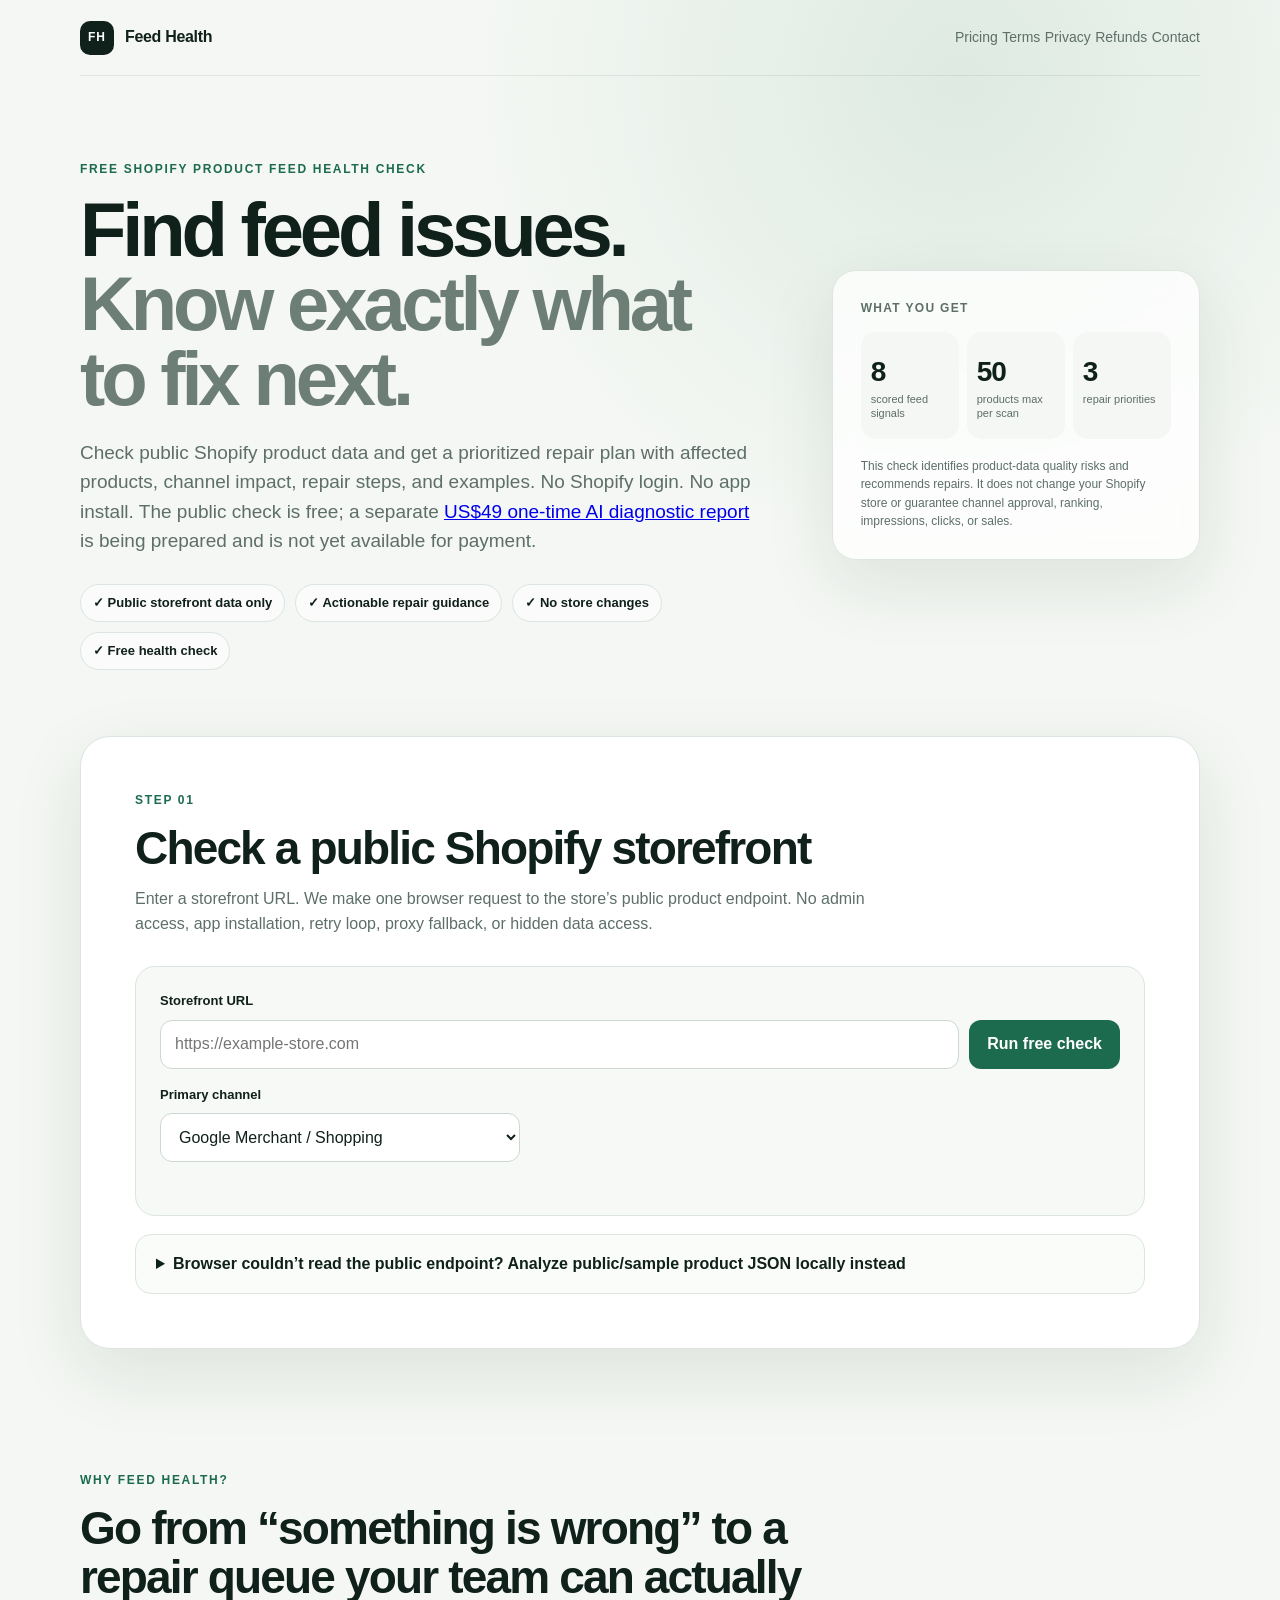
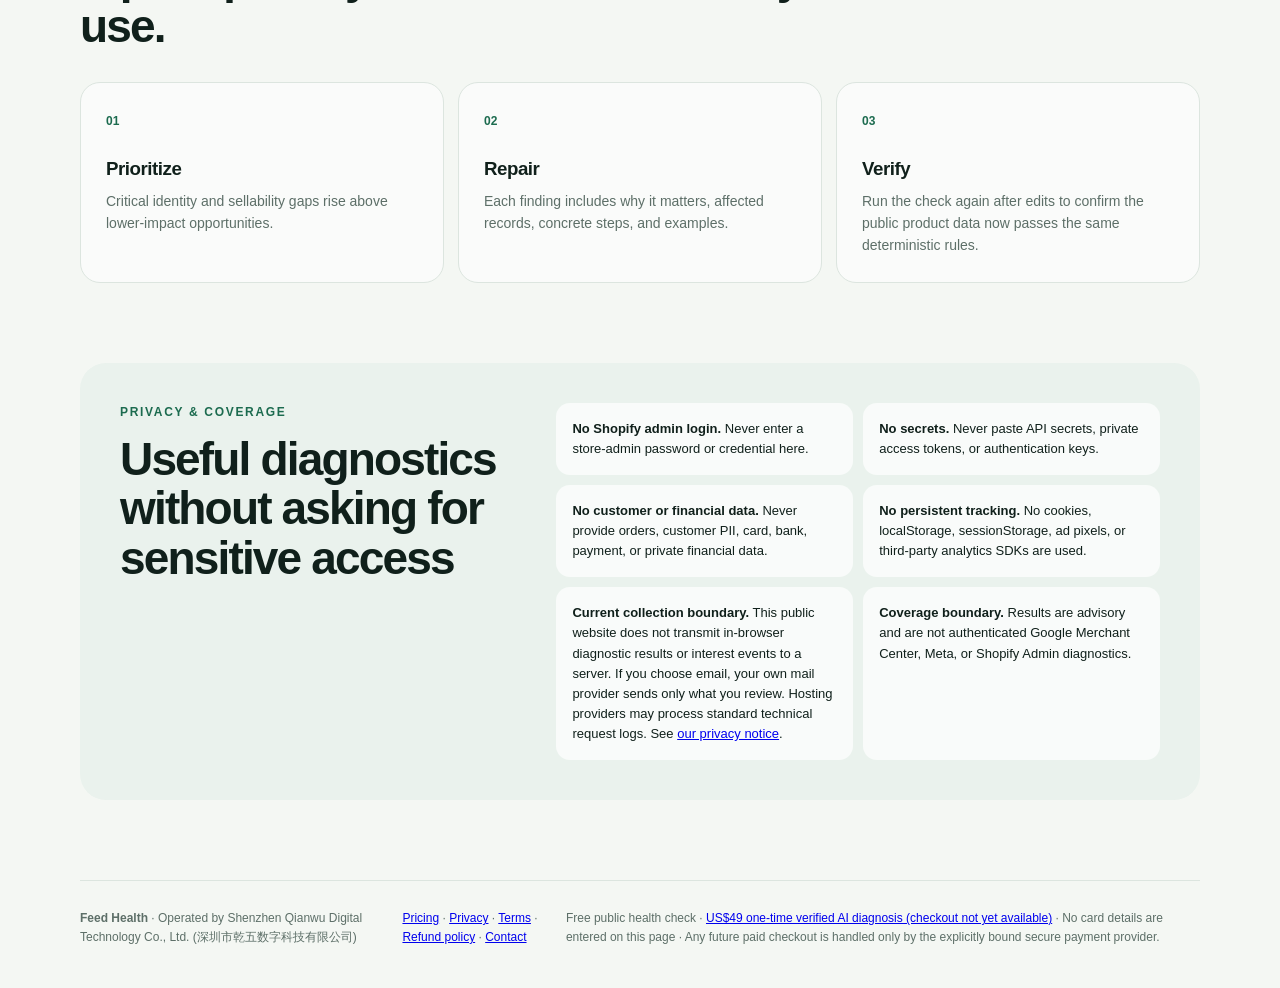
==== commit 047c70c2: "fix(feedhealth): link and verify merchant review pages (index.html)" ====
--- a/index.html
+++ b/index.html
@@ -14,7 +14,7 @@
   <meta name="feed-health-event-contract" content="event_id checkout_ref payment_state: TRUSTED_SERVER_ONLY" />
   <meta name="referrer" content="no-referrer" />
   <meta name="feed-health-authority" content="QIANWU-QIHANG-FIRST-PAYMENT-REVENUE-ENGINE-V1.0" />
-  <meta http-equiv="Content-Security-Policy" content="default-src 'self'; script-src 'self'; style-src 'self'; img-src 'self' data:; connect-src https:; base-uri 'none'; form-action 'self'; frame-ancestors 'none'; object-src 'none'" />
+  <meta http-equiv="Content-Security-Policy" content="default-src 'self'; script-src 'self' https://cdn.paddle.com; style-src 'self'; img-src 'self' data: https:; frame-src https://*.paddle.com https://*.paddle.net; connect-src https:; base-uri 'none'; form-action 'self'; frame-ancestors 'none'; object-src 'none'" />
   <link rel="stylesheet" href="styles.css" />
   <link rel="stylesheet" href="first-payment.css" />
 </head>
@@ -24,7 +24,7 @@
       <span class="brand-mark">FH</span>
       <span>Feed Health</span>
     </a>
-    <nav aria-label="Business information"><a class="nav-link" href="#privacy">Privacy & coverage</a> <a class="nav-link" href="/privacy.html">Privacy</a> <a class="nav-link" href="/contact.html">Contact</a></nav>
+    <nav aria-label="Business information"><a class="nav-link" href="/pricing.html">Pricing</a> <a class="nav-link" href="/terms.html">Terms</a> <a class="nav-link" href="/privacy.html">Privacy</a> <a class="nav-link" href="/refund.html">Refunds</a> <a class="nav-link" href="/contact.html">Contact</a></nav>
   </header>
 
   <main id="top">
@@ -32,7 +32,7 @@
       <div class="hero-copy">
         <p class="eyebrow">FREE SHOPIFY PRODUCT FEED HEALTH CHECK</p>
         <h1>Find feed issues. <span>Know exactly what to fix next.</span></h1>
-        <p class="lede">Check public Shopify product data and get a prioritized repair plan with affected products, channel impact, repair steps, and examples. No Shopify login. No app install. No payment.</p>
+        <p class="lede">Check public Shopify product data and get a prioritized repair plan with affected products, channel impact, repair steps, and examples. No Shopify login. No app install. The public check is free; a separate <a href="/pricing.html">US$49 one-time AI diagnostic report</a> is being prepared and is not yet available for payment.</p>
         <div class="trust-row" aria-label="Safety guarantees">
           <span>✓ Public storefront data only</span><span>✓ Actionable repair guidance</span><span>✓ No store changes</span><span>✓ Free health check</span>
         </div>
@@ -175,8 +175,8 @@
   </main>
 
   <footer class="shell footer">
-    <p><strong>Feed Health</strong> · Operated by Shenzhen Qianwu Digital Technology Co., Ltd. (深圳市乾五数字科技有限公司)</p><p><a href="/privacy.html">Privacy</a> · <a href="/terms.html">Terms</a> · <a href="/contact.html">Contact</a></p>
-    <p>Free public health check · No card details are entered on this page · Any future paid checkout is handled only by the explicitly bound secure payment provider.</p>
+    <p><strong>Feed Health</strong> · Operated by Shenzhen Qianwu Digital Technology Co., Ltd. (深圳市乾五数字科技有限公司)</p><p><a href="/pricing.html">Pricing</a> · <a href="/privacy.html">Privacy</a> · <a href="/terms.html">Terms</a> · <a href="/refund.html">Refund policy</a> · <a href="/contact.html">Contact</a></p>
+    <p>Free public health check · <a href="/pricing.html">US$49 one-time verified AI diagnosis (checkout not yet available)</a> · No card details are entered on this page · Any future paid checkout is handled only by the explicitly bound secure payment provider.</p>
   </footer>
 
   <script src="app.js" defer></script>
